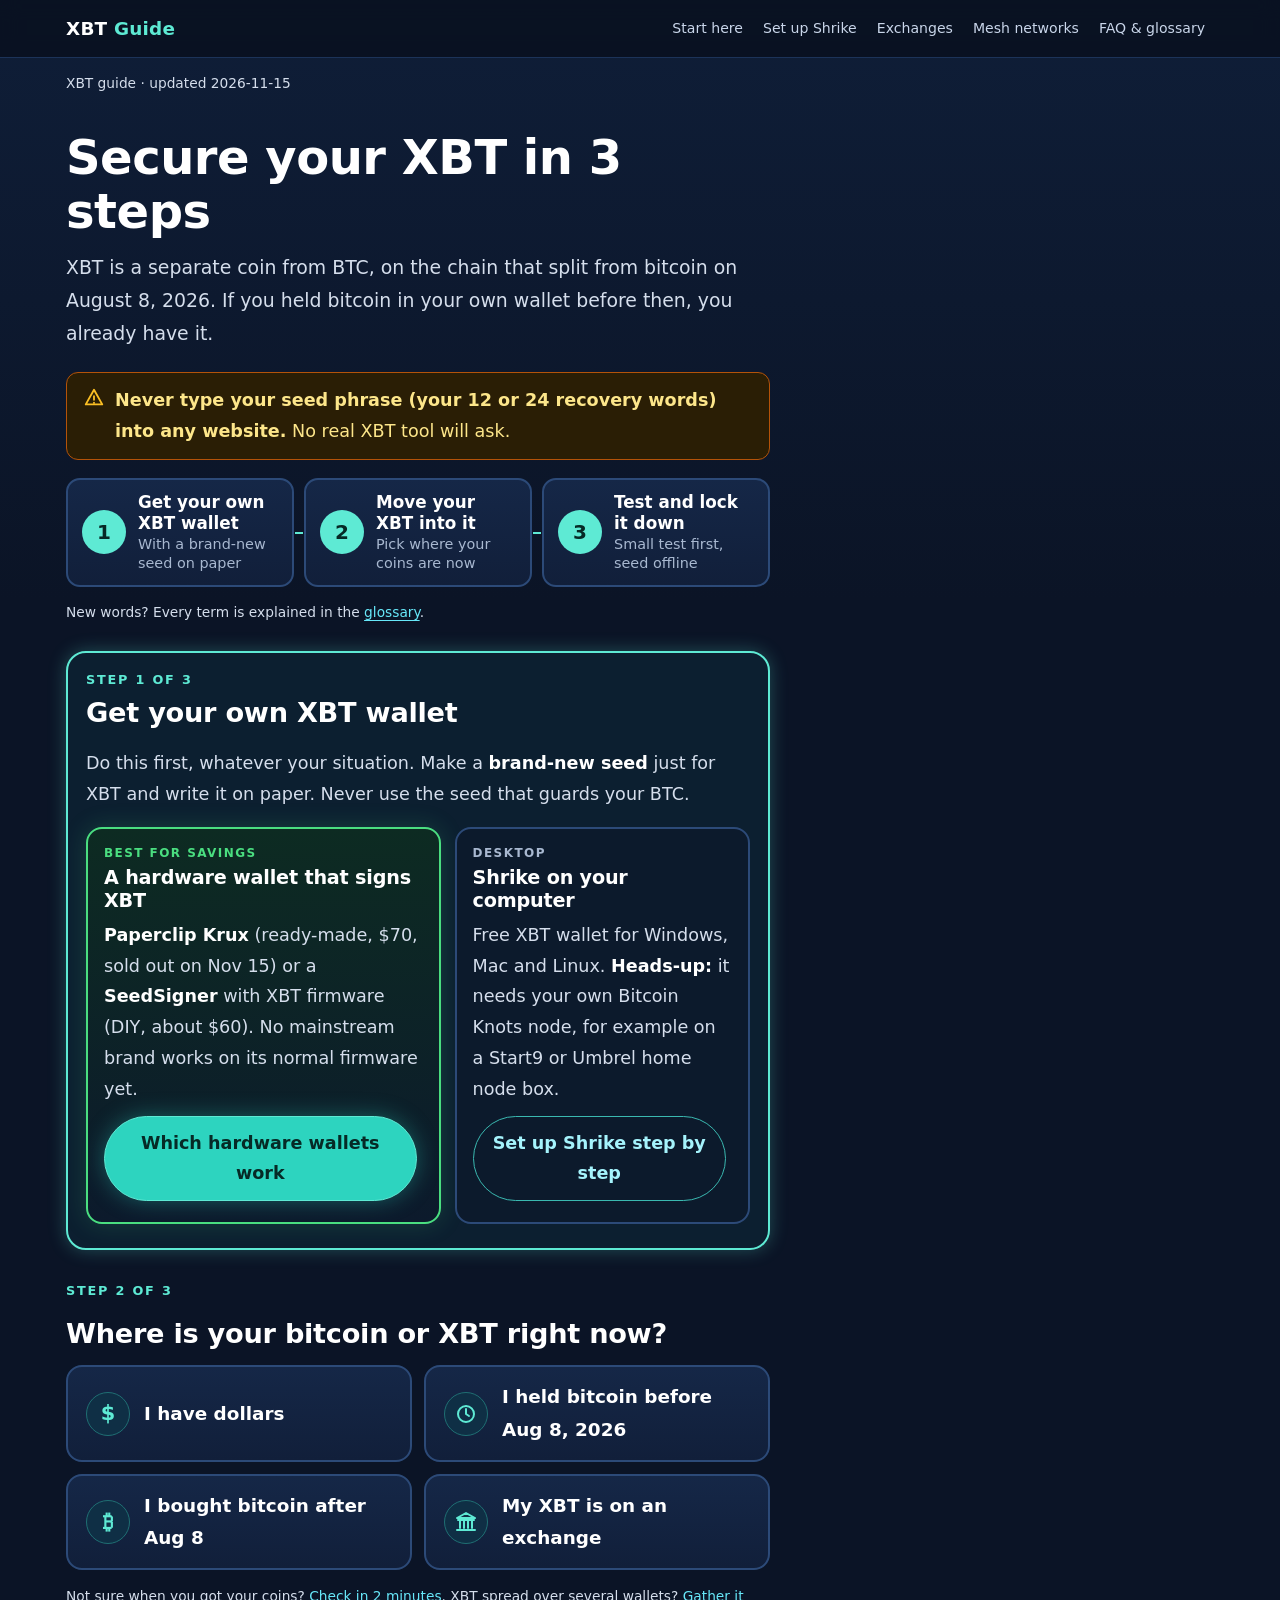
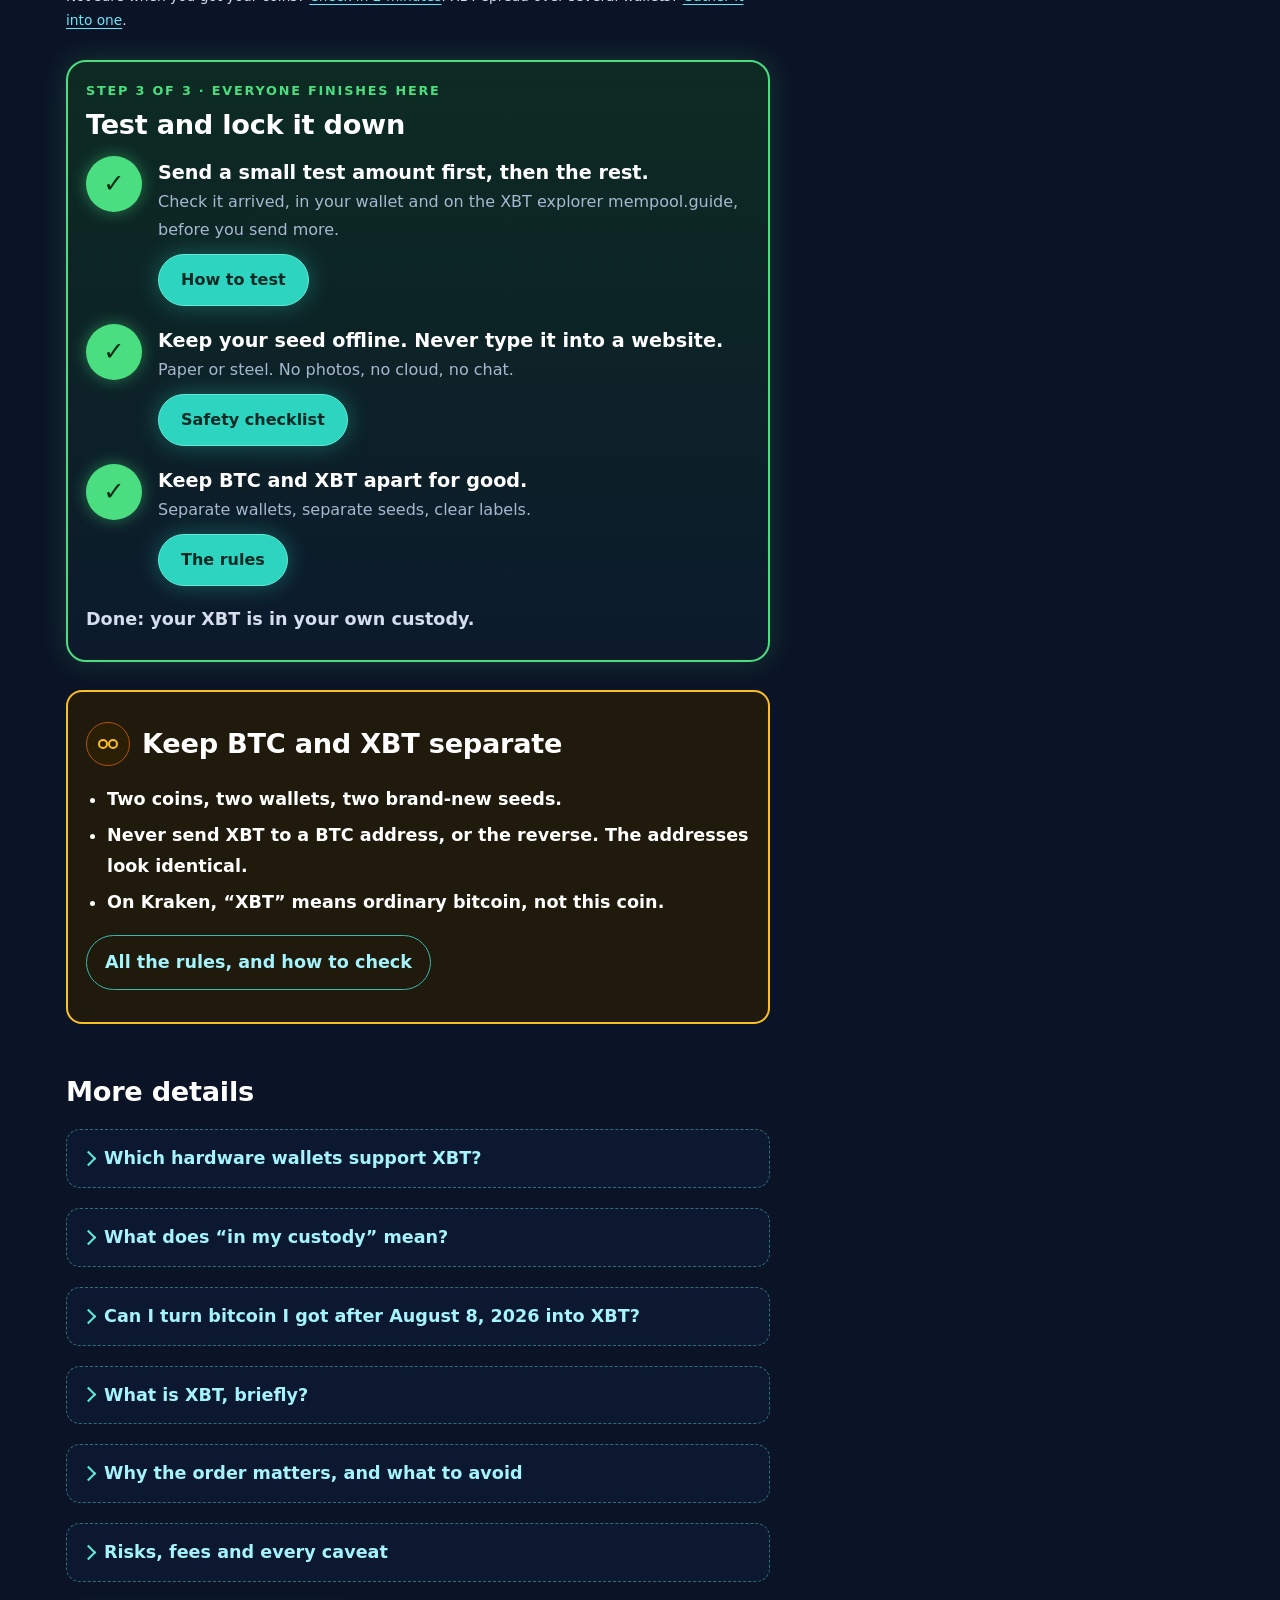
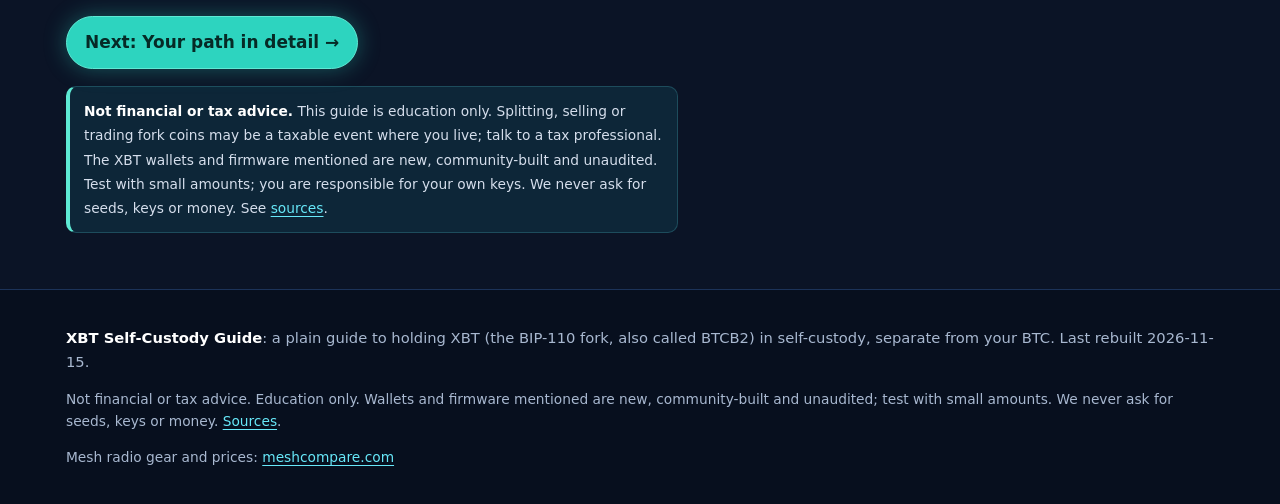
==== index.html @ cd7330c9 "Add guide pages (2/5)" ====
<!doctype html>
<html lang="en"><head>
<meta charset="utf-8"><meta name="viewport" content="width=device-width,initial-scale=1">
<title>Secure your XBT in 3 steps | XBT Self-Custody Guide</title><meta name="description" content="The simple way to get XBT (BTCB2, Bitcoin BLAKE2b) into a wallet you control and keep it safe: get your own XBT wallet, move your XBT into it from wherever it is now, then test and lock it down.">
<link rel="canonical" href="https://rasputin-69420.github.io/xbt-guide/">
<meta property="og:title" content="Secure your XBT in 3 steps | XBT Self-Custody Guide"><meta property="og:description" content="The simple way to get XBT (BTCB2, Bitcoin BLAKE2b) into a wallet you control and keep it safe: get your own XBT wallet, move your XBT into it from wherever it is now, then test and lock it down.">
<meta property="og:site_name" content="XBT Self-Custody Guide"><meta property="og:type" content="website"><meta property="og:url" content="https://rasputin-69420.github.io/xbt-guide/">
<meta name="twitter:card" content="summary"><meta name="theme-color" content="#0b1426"><meta name="color-scheme" content="dark">
<link rel="stylesheet" href="assets/style.css">
<link rel="icon" href="assets/favicon.svg" type="image/svg+xml">
</head><body>
<header class="top"><div class="wrap bar">
<a class="logo" href=""><span class="wordmark">XBT <b>Guide</b></span></a>
<nav><a href="">Start here</a><a href="wallets/">Set up Shrike</a><a href="exchanges/">Exchanges</a><a href="mesh/">Mesh networks</a><a href="faq/">FAQ &amp; glossary</a></nav></div></header>
<main class="wrap"><article class="guide xguide"><p class="small">XBT guide · updated 2026-11-15</p>
<div class="xstart">
<header class="xhero">
<h1>Secure your XBT in 3 steps</h1>
<p class="xhero-sub">XBT is a separate coin from BTC, on the chain that split from bitcoin on August 8, 2026. If you held bitcoin in your own wallet before then, you already have it.</p>
</header>

<p class="xbanner" role="note"><svg viewBox="0 0 24 24" aria-hidden="true"><path d="M12 3l9 16H3z"/><path d="M12 10v4M12 17v.5"/></svg><span><strong>Never type your seed phrase (your 12 or 24 recovery words) into any website.</strong> No real XBT tool will ask.</span></p>

<ol class="xflow xflow3" aria-label="The 3 steps">
<li><a href="#step1"><span class="xflow-n" aria-hidden="true">1</span><span class="xflow-t">Get your own XBT wallet</span><span class="xflow-s">With a brand-new seed on paper</span></a></li>
<li><a href="#choose"><span class="xflow-n" aria-hidden="true">2</span><span class="xflow-t">Move your XBT into it</span><span class="xflow-s">Pick where your coins are now</span></a></li>
<li><a href="#secure"><span class="xflow-n" aria-hidden="true">3</span><span class="xflow-t">Test and lock it down</span><span class="xflow-s">Small test first, seed offline</span></a></li>
</ol>
<p class="small">New words? Every term is explained in the <a href="faq/#glossary">glossary</a>.</p>

<section id="step1" class="xstepbox" aria-labelledby="s1">
<p class="xkicker">Step 1 of 3</p>
<h2 id="s1">Get your own XBT wallet</h2>
<p>Do this first, whatever your situation. Make a <strong>brand-new seed</strong> just for XBT and write it on paper. Never use the seed that guards your BTC.</p>
<div class="xpicks xpicks2">
<div class="xpick xpick-top"><p class="xpick-tag">Best for savings</p><h3>A hardware wallet that signs XBT</h3>
<p><strong>Paperclip Krux</strong> (ready-made, $70, sold out on Nov 15) or a <strong>SeedSigner</strong> with XBT firmware (DIY, about $60). No mainstream brand works on its normal firmware yet.</p>
<p><a class="btn" href="self-custody/">Which hardware wallets work</a></p></div>
<div class="xpick"><p class="xpick-tag">Desktop</p><h3>Shrike on your computer</h3>
<p>Free XBT wallet for Windows, Mac and Linux. <strong>Heads-up:</strong> it needs your own Bitcoin Knots node, for example on a Start9 or Umbrel home node box.</p>
<p><a class="btn alt" href="wallets/">Set up Shrike step by step</a></p></div>
</div>
</section>

<section id="choose" class="xchoose" aria-labelledby="q">
<p class="xkicker">Step 2 of 3</p>
<h2 id="q">Where is your bitcoin or XBT right now?</h2>
<div class="xchoices">
<a class="xchoice" href="#path-fiat"><span class="xico" aria-hidden="true">$</span><span>I have dollars</span></a>
<a class="xchoice" href="#path-a"><span class="xico" aria-hidden="true"><svg viewBox="0 0 24 24"><path d="M12 7v5l3 2"/><circle cx="12" cy="12" r="8"/></svg></span><span>I held bitcoin before Aug 8, 2026</span></a>
<a class="xchoice" href="#path-b"><span class="xico" aria-hidden="true">&#8383;</span><span>I bought bitcoin after Aug 8</span></a>
<a class="xchoice" href="#path-c"><span class="xico" aria-hidden="true"><svg viewBox="0 0 24 24"><path d="M4 10h16M6 10v8M10 10v8M14 10v8M18 10v8M3 20h18M12 3l9 5H3z"/></svg></span><span>My XBT is on an exchange</span></a>
</div>
<p class="small xnotsure">Not sure when you got your coins? <a href="split/#check-separated">Check in 2 minutes</a>. XBT spread over several wallets? <a href="#path-d">Gather it into one</a>.</p>
</section>

<section id="path-fiat" class="xpath" aria-labelledby="pf">
<h2 id="pf">I have dollars</h2>
<p class="xmust">No big app sells XBT for dollars. You buy bitcoin first, then trade it for XBT.</p>
<ol class="xlist">
<li><span>Buy bitcoin, or a dollar stablecoin (USDT or USDC), on a mainstream app such as Coinbase or Kraken. Both need a photo ID.</span><a class="btn" href="paths/#path-fiat">How to buy</a></li>
<li><span>Send it to an exchange that lists XBT. Send a small test first.</span><a class="btn" href="exchanges/">See the exchanges</a></li>
<li><span>Trade it for XBT with a limit order, in small pieces.</span><a class="btn" href="exchanges/#trade">How to trade</a></li>
<li><span>Withdraw the XBT to your own wallet from step 1.</span><a class="btn" href="consolidate/#withdraw">How to withdraw</a></li>
</ol>
<p class="xthen"><a href="#secure">Next: step 3 &darr;</a> · <a href="#choose">Change answer</a></p>
</section>

<section id="path-a" class="xpath" aria-labelledby="pa">
<h2 id="pa">I held bitcoin before Aug 8, 2026</h2>
<p class="xmust"><strong>You already have XBT,</strong> at the same addresses as your BTC. Protect your BTC first, then move the XBT.</p>
<ol class="xlist">
<li><span>Check your coins are from before the split.</span><a class="btn" href="split/#check-separated">Check my coins</a></li>
<li><span>Split: move all your BTC to a brand-new BTC wallet, in a way that can&rsquo;t be copied onto XBT.</span><a class="btn" href="split/#method-a">Open the split guide</a></li>
<li><span>Open the old wallet in an XBT wallet such as Shrike. Its seed now guards only XBT. Send the XBT to your new XBT wallet from step 1.</span><a class="btn" href="paths/#path-a">Full steps</a></li>
</ol>
<p class="xthen"><a href="#secure">Next: step 3 &darr;</a> · <a href="#choose">Change answer</a></p>
</section>

<section id="path-b" class="xpath" aria-labelledby="pb">
<h2 id="pb">I bought bitcoin after Aug 8</h2>
<p class="xmust">Those coins carry no XBT. You trade them for it.</p>
<ol class="xlist">
<li><span>Pick an exchange with a BTC-to-XBT market.</span><a class="btn" href="exchanges/">See the exchanges</a></li>
<li><span>Deposit a small test of BTC, then buy XBT with limit orders.</span><a class="btn" href="exchanges/#trade">How to trade</a></li>
<li><span>Withdraw the XBT to your own wallet from step 1.</span><a class="btn" href="consolidate/#withdraw">How to withdraw</a></li>
</ol>
<p class="xthen"><a href="#secure">Next: step 3 &darr;</a> · <a href="#choose">Change answer</a></p>
</section>

<section id="path-c" class="xpath" aria-labelledby="pc">
<h2 id="pc">My XBT is on an exchange</h2>
<ol class="xlist">
<li><span>Copy a receive address from your XBT wallet from step 1.</span><a class="btn" href="wallets/#receive">Find my address</a></li>
<li><span>Withdraw a small test. Pick the Bitcoin BLAKE2b / BIP110 network, never plain &ldquo;Bitcoin&rdquo;.</span><a class="btn" href="consolidate/#withdraw">How to withdraw</a></li>
<li><span>Once it arrives, withdraw the rest. Don&rsquo;t leave coins on a small exchange.</span></li>
</ol>
<p class="xthen"><a href="#secure">Next: step 3 &darr;</a> · <a href="#choose">Change answer</a></p>
</section>

<section id="path-d" class="xpath" aria-labelledby="pd">
<h2 id="pd">My XBT is in several wallets</h2>
<ol class="xlist">
<li><span>Finish splitting first, so no seed you use still guards bitcoin.</span><a class="btn" href="split/">Open the split guide</a></li>
<li><span>Send everything from each old wallet to your main XBT wallet, small test first.</span><a class="btn" href="consolidate/#how">How to consolidate</a></li>
</ol>
<p class="xthen"><a href="#secure">Next: step 3 &darr;</a> · <a href="#choose">Change answer</a></p>
</section>

<section id="secure" class="xsecure" aria-labelledby="s3">
<p class="xkicker">Step 3 of 3 &middot; everyone finishes here</p>
<h2 id="s3">Test and lock it down</h2>
<ol class="xcheck">
<li><span class="xnum" aria-hidden="true">&#10003;</span><div><p class="xstep-t">Send a small test amount first, then the rest.</p><p class="xstep-s">Check it arrived, in your wallet and on the XBT explorer mempool.guide, before you send more.</p><a class="btn" href="wallets/#test">How to test</a></div></li>
<li><span class="xnum" aria-hidden="true">&#10003;</span><div><p class="xstep-t">Keep your seed offline. Never type it into a website.</p><p class="xstep-s">Paper or steel. No photos, no cloud, no chat.</p><a class="btn" href="safety/">Safety checklist</a></div></li>
<li><span class="xnum" aria-hidden="true">&#10003;</span><div><p class="xstep-t">Keep BTC and XBT apart for good.</p><p class="xstep-s">Separate wallets, separate seeds, clear labels.</p><a class="btn" href="split/#separate">The rules</a></div></li>
</ol>
<p class="xthen">Done: your XBT is in your own custody.</p>
</section>

<section class="xseparate" aria-labelledby="sep">
<h2 id="sep"><span class="xico" aria-hidden="true"><svg viewBox="0 0 24 24"><circle cx="7" cy="12" r="4"/><circle cx="17" cy="12" r="4"/></svg></span>Keep BTC and XBT separate</h2>
<ul class="xrules-short">
<li>Two coins, two wallets, two brand-new seeds.</li>
<li>Never send XBT to a BTC address, or the reverse. The addresses look identical.</li>
<li>On Kraken, &ldquo;XBT&rdquo; means ordinary bitcoin, not this coin.</li>
</ul>
<p><a class="btn alt" href="split/#separate">All the rules, and how to check</a></p>
</section>

<h2 class="xmore-h">More details</h2>
<details class="toggle"><summary>Which hardware wallets support XBT?</summary>
<p>Paperclip Krux and SeedSigner (with community XBT firmware) today, plus spare Trezor and Coldcard devices re-flashed with unofficial firmware. Stock Ledger, Trezor, Coldcard, BitBox02, Jade, Keystone and Passport firmware can&rsquo;t make XBT&rsquo;s replay-protected signature yet. <a href="self-custody/#table">Full device table with sources &rarr;</a></p></details>
<details class="toggle"><summary>What does &ldquo;in my custody&rdquo; mean?</summary>
<p>Your XBT sits at an address whose seed only you hold, not on an exchange. Best: a <a href="self-custody/">hardware wallet that supports XBT</a>. Or <a href="wallets/">Shrike</a> on your computer, with a brand-new seed written on paper. Either way, send a small test first.</p></details>
<details class="toggle"><summary>Can I turn bitcoin I got after August 8, 2026 into XBT?</summary>
<p>Not by splitting. Coins you got after the split exist only on the BTC chain, so there is no XBT &ldquo;inside&rdquo; them. You can <strong>trade</strong> them for XBT on an exchange that has a BTC/XBT market, then withdraw the XBT to your own wallet. <a href="paths/#path-b">Full steps for coins bought after Aug 8</a>.</p></details>
<details class="toggle"><summary>What is XBT, briefly?</summary>
<p>XBT is the chain that kept enforcing the BIP-110 rules (limits on non-payment data) when nearly all SHA-256 miners stayed on the old rules at <strong>block 961,632 on August 8, 2026</strong>. On <strong>August 30, 2026</strong> (block 961,640) it switched its mining to <strong>BLAKE2b</strong>. The same coin is listed as <strong>XBT</strong>, <strong>BTCB2</strong>, <strong>Bitcoin BLAKE2b</strong> or, on SafeTrade, <strong>BIP110</strong>. On Kraken and other big platforms, &ldquo;XBT&rdquo; means ordinary bitcoin. Why it matters to us: <a href="why/">Why XBT</a>.</p>
<p class="small">Sources: <a href="https://xbt.live/faq/" rel="noopener" target="_blank">xbt.live FAQ</a>, <a href="https://xbt.live/history/" rel="noopener" target="_blank">xbt.live history</a> (updated 2026-10-05), <a href="https://bitcoinbip110.org/psa/" rel="noopener" target="_blank">BitcoinBIP110.org PSA-260902</a>.</p></details>
<details class="toggle"><summary>Why the order matters, and what to avoid</summary>
<p>The BTC and XBT chains share all history before the split, so the same keys guard coins on both. A careless move can expose your bitcoin to new, unaudited software, or let a transaction sent on one chain be copied (&ldquo;replayed&rdquo;) onto the other. Scammers also target fork-coin holders with fake wallets and &ldquo;claim&rdquo; sites. This site never asks for a seed or key and has nothing to type one into. See the <a href="safety/">safety checklist</a>.</p></details>
<details class="toggle"><summary>Risks, fees and every caveat</summary>
<p>XBT is young, thinly traded and high-risk, and small exchanges can pause withdrawals or fail. Exchange fees, ID rules and our NeoxEX warning are on the <a href="exchanges/">exchanges page</a>. Every path with full detail and sources: <a href="paths/">Your path in detail</a>.</p></details>
</div>
<p class="xpager"><a class="btn" href="paths/">Next: Your path in detail &rarr;</a></p><p class="callout small"><strong>Not financial or tax advice.</strong> This guide is education only. Splitting, selling or trading fork coins may be a taxable event where you live; talk to a tax professional. The XBT wallets and firmware mentioned are new, community-built and unaudited. Test with small amounts; you are responsible for your own keys. We never ask for seeds, keys or money. See <a href="sources/">sources</a>.</p></article></main>
<footer class="foot"><div class="wrap">
<p><strong>XBT Self-Custody Guide</strong>: a plain guide to holding XBT (the BIP-110 fork, also called BTCB2) in self-custody, separate from your BTC. Last rebuilt 2026-11-15.</p>
<p class="small">Not financial or tax advice. Education only. Wallets and firmware mentioned are new, community-built and unaudited; test with small amounts. We never ask for seeds, keys or money. <a href="sources/">Sources</a>.</p>
<p class="small">Mesh radio gear and prices: <a href="https://meshcompare.com/">meshcompare.com</a></p>
</div></footer>
</body></html>
---- assets/style.css ----
/* MeshCompare "signals in the wild" dark theme. System fonts, no external calls. */
:root{
--bg:#0b1426;--bg2:#0f1e38;--card:#111f3a;--card2:#152747;--line:#24406b;--line2:#2c4a78;
--ink:#e8eef8;--ink2:#d5deec;--muted:#a8b8d0;
--cyan:#5eead4;--cyan2:#67e8f9;--sky:#7dd3fc;--green:#4ade80;--amber:#fbbf24;--magenta:#f472b6;
--th:#13305a;--zebra:#0f1c35;--hover:#172b50;
--glow:0 0 18px rgba(94,234,212,.28)}
*{box-sizing:border-box}html{-webkit-text-size-adjust:100%;background:var(--bg)}
body{margin:0;font:16.5px/1.6 system-ui,-apple-system,"Segoe UI",Roboto,Ubuntu,"Helvetica Neue",Arial,sans-serif;color:var(--ink);
background:radial-gradient(1200px 600px at 80% -10%,#14305a55,transparent 60%),linear-gradient(180deg,var(--bg2),var(--bg) 600px) no-repeat,var(--bg)}
a{color:var(--cyan2);text-underline-offset:3px}a:hover{color:#a5f3fc}
:focus-visible{outline:3px solid var(--amber);outline-offset:2px;border-radius:6px}
h1,h2,h3{line-height:1.2;color:#fff;letter-spacing:-.01em}
h1{font-size:clamp(1.7rem,4.2vw,2.5rem);margin:.6em 0 .35em}
h2{font-size:clamp(1.3rem,3vw,1.7rem);margin:1.8em 0 .5em}
h3{font-size:1.08rem;margin:.2em 0}
.wrap{max-width:1180px;margin:0 auto;padding:0 16px}
.small{font-size:.86rem;color:var(--muted)}
.lead{font-size:1.12rem;color:var(--ink2);max-width:68ch;margin:.2em 0 .4em}
code{background:#0a1730;border:1px solid var(--line);border-radius:6px;padding:1px 6px}
.sr{position:absolute;left:-9999px}

/* header */
.top{position:sticky;top:0;z-index:20;background:rgba(9,17,33,.9);backdrop-filter:blur(10px);-webkit-backdrop-filter:blur(10px);border-bottom:1px solid #1c3359}
.bar{display:flex;align-items:center;gap:10px;flex-wrap:wrap;padding-top:10px;padding-bottom:10px}
.logo{display:flex;align-items:center;gap:8px;color:#fff;text-decoration:none;font-size:1.15rem;flex-shrink:0}
.logo svg{filter:drop-shadow(0 0 6px rgba(94,234,212,.55))}
.wordmark{font-weight:600;letter-spacing:.2px}.wordmark b{color:var(--cyan);font-weight:800}
nav{display:flex;align-items:center;gap:2px;flex-wrap:nowrap;margin-left:auto}
nav a{color:#c9d6ea;text-decoration:none;padding:6px 8px;border-radius:999px;font-size:.88rem;border:1px solid transparent;white-space:nowrap}
nav a:hover{color:#fff;background:#14284a}
nav a.active{color:#a5f3fc;background:#0f2f45;border-color:#1f6f73;box-shadow:var(--glow)}
/* Standout My Mesh CTA — warm amber-gold pill between logo and Home */
nav a.nav-cta{
  display:inline-flex;align-items:center;gap:5px;
  margin:0 4px 0 0;padding:7px 12px;
  font-size:.86rem;font-weight:800;letter-spacing:.01em;
  color:#1f1300!important;
  background:linear-gradient(135deg,#fde047 0%,#fbbf24 48%,#f59e0b 100%);
  border:1px solid #fde68a;
  box-shadow:0 0 0 1px rgba(253,230,138,.35),0 0 18px rgba(251,191,36,.55),0 2px 8px rgba(0,0,0,.35);
  animation:navCtaPulse 2.4s ease-in-out infinite;
  transition:transform .15s ease,box-shadow .15s ease,filter .15s ease;
}
nav a.nav-cta .nav-cta-ico{flex-shrink:0;display:block}
nav a.nav-cta:hover{
  color:#1f1300!important;background:linear-gradient(135deg,#fef08a 0%,#fde047 45%,#fbbf24 100%);
  transform:translateY(-1px);
  box-shadow:0 0 0 1px rgba(253,230,138,.55),0 0 26px rgba(251,191,36,.75),0 4px 12px rgba(0,0,0,.4);
  filter:brightness(1.05);
}
nav a.nav-cta.active{
  color:#1f1300!important;
  background:linear-gradient(135deg,#fef08a 0%,#fbbf24 55%,#f59e0b 100%);
  border-color:#fff7c2;
  box-shadow:0 0 0 2px #0b1426,0 0 0 4px #fde68a,0 0 22px rgba(251,191,36,.7);
  animation:none;
}
@keyframes navCtaPulse{
  0%,100%{box-shadow:0 0 0 1px rgba(253,230,138,.35),0 0 16px rgba(251,191,36,.45),0 2px 8px rgba(0,0,0,.35)}
  50%{box-shadow:0 0 0 1px rgba(253,230,138,.55),0 0 26px rgba(251,191,36,.8),0 2px 10px rgba(0,0,0,.35)}
}
@media (prefers-reduced-motion:reduce){
  nav a.nav-cta{animation:none}
  nav a.nav-cta:hover{transform:none}
}
@media (max-width:760px){
  .bar{gap:8px}
  nav{margin-left:0;overflow-x:auto;flex-wrap:nowrap;width:100%;padding-bottom:6px;scrollbar-width:none}
  nav::-webkit-scrollbar{display:none}
  nav a{white-space:nowrap;padding:6px 9px;font-size:.9rem}
  nav a.nav-cta{padding:7px 12px;margin-right:2px}
}

/* hero */
.hero{position:relative;overflow:hidden;margin:18px 0 8px;border-radius:22px;border:1px solid #1d3762;
background:radial-gradient(600px 300px at 25% 30%,#12345a,transparent 70%),linear-gradient(180deg,#0f2244,#0b1426 80%);
padding:56px 26px 130px;min-height:450px}
.meshbg{position:absolute;inset:0;width:100%;height:100%}
.meshbg .links path{fill:none;stroke:#5eead4;stroke-width:1.2;opacity:.28;animation:linkpulse 5s ease-in-out infinite}
.meshbg .links path:nth-child(2){animation-delay:1.6s}.meshbg .links path:nth-child(3){animation-delay:3.2s}
.meshbg .nodes circle{fill:#a5f3fc;filter:drop-shadow(0 0 5px #5eead4);animation:twinkle 4s ease-in-out infinite}
.meshbg .nodes circle:nth-child(3n){fill:#86efac;animation-delay:1.3s}.meshbg .nodes circle:nth-child(4n){fill:#fcd34d;animation-delay:2.4s}
.meshbg .halos circle{animation:twinkle 6s ease-in-out infinite;opacity:.35}
.meshbg .stars circle{fill:#cbd5e1;opacity:.55}
.meshbg .ridge2{fill:#0d1b33}
.meshbg .ridge{fill:#070f1e;stroke:#4ade80;stroke-opacity:.45;stroke-width:1.4}
.rings{position:absolute;left:22%;top:42%;width:0;height:0;pointer-events:none}
.rings span{position:absolute;left:-110px;top:-110px;width:220px;height:220px;border-radius:50%;border:1.5px solid rgba(94,234,212,.55);opacity:0;animation:ripple 7.5s ease-out infinite}
.rings span:nth-child(2){animation-delay:2.5s;border-color:rgba(74,222,128,.5)}.rings span:nth-child(3){animation-delay:5s}
@keyframes ripple{0%{transform:scale(.25);opacity:.75}100%{transform:scale(3.2);opacity:0}}
@keyframes linkpulse{0%,100%{opacity:.16}50%{opacity:.5}}
@keyframes twinkle{0%,100%{opacity:.7}50%{opacity:1}}
.hero-in{position:relative;z-index:2;max-width:700px}
.eyebrow{display:inline-block;margin:0 0 6px;font-size:.8rem;font-weight:700;letter-spacing:.14em;text-transform:uppercase;color:var(--green);text-shadow:0 0 10px rgba(74,222,128,.5)}
.hero h1{font-size:clamp(2rem,5.4vw,3.3rem);margin:.1em 0 .3em;text-shadow:0 0 28px rgba(94,234,212,.35)}
.hero .lead{color:#dbe6f5}
.herostats{list-style:none;display:flex;flex-wrap:wrap;gap:8px;padding:0;margin:18px 0 0}
.herostats li{background:rgba(11,22,44,.75);border:1px solid #23426e;border-radius:999px;padding:5px 12px;font-size:.88rem;color:#cbd8ea}
.herostats b{color:var(--cyan);font-size:1rem}
@media (max-width:640px){.hero{padding:34px 18px 120px;min-height:0}.rings{left:70%;top:24%}}

/* buttons */
.cta{display:flex;gap:10px;flex-wrap:wrap;margin-top:16px}
.btn{display:inline-block;padding:11px 18px;border-radius:999px;font-weight:700;text-decoration:none;background:#2dd4bf;color:#062a26;box-shadow:0 0 22px rgba(45,212,191,.35);border:1px solid #5eead4}
.btn:hover{background:#5eead4;color:#062a26}
.btn.alt{background:transparent;color:#a5f3fc;border-color:#3ab8b0;box-shadow:none}.btn.alt:hover{background:#0f2f45;color:#fff}

/* read more / toggles */
details>summary{cursor:pointer}
.readmore{margin:.2em 0 .8em;max-width:68ch}
.readmore>summary{display:inline-block;color:var(--cyan2);font-weight:600;font-size:.92rem;list-style:none}
.readmore>summary::-webkit-details-marker{display:none}
.readmore>summary::after{content:" ▾";}.readmore[open]>summary::after{content:" ▴"}
.readmore>div{color:var(--ink2)}
.toggle{margin:20px 0;border:1px dashed #2f6f7a;border-radius:14px;background:#0c1830}
.toggle>summary{padding:13px 16px;font-weight:700;color:#a5f3fc;list-style:none;display:flex;align-items:center;gap:10px}
.toggle>summary::-webkit-details-marker{display:none}
.toggle>summary::before{content:"";width:9px;height:9px;border-right:2px solid var(--cyan);border-bottom:2px solid var(--cyan);transform:rotate(-45deg);transition:transform .2s}
.toggle[open]>summary::before{transform:rotate(45deg)}
.toggle>summary:hover{color:#fff}
.tinner{padding:0 12px 12px}

/* tiles (home categories, plan tiles) */
.tiles{display:grid;grid-template-columns:repeat(auto-fill,minmax(200px,1fr));gap:14px}
.tile{--acc:var(--cyan);display:flex;flex-direction:column;gap:4px;padding:14px 16px 16px;border-radius:16px;text-decoration:none;color:var(--ink);
background:linear-gradient(180deg,var(--card2),var(--card));border:1px solid var(--line);transition:border-color .2s,box-shadow .2s,transform .2s}
a.tile:hover{border-color:var(--acc);box-shadow:0 0 22px color-mix(in srgb,var(--acc) 35%,transparent);transform:translateY(-2px);color:var(--ink)}
.tile .art{height:86px;margin:-4px -6px 4px}
.tile .art .illo{height:86px}
.tile p{margin:2px 0 6px;color:var(--muted);font-size:.92rem}
.tile .kstat{font-size:1.25rem;font-weight:800;color:var(--acc);text-shadow:0 0 12px color-mix(in srgb,var(--acc) 45%,transparent)}
.tile .go{margin-top:auto;color:var(--cyan2);font-weight:600;font-size:.92rem}
.c-mesh{--acc:var(--green)}.c-app{--acc:var(--magenta)}.c-sat{--acc:var(--amber)}.c-phone{--acc:var(--cyan)}.c-si{--acc:var(--sky)}
.tile.plan .price{font-size:2rem;font-weight:800;color:#fff}.tile.plan .price small{font-size:1rem;color:var(--muted);font-weight:600}
.tile.plan p{margin:6px 0 0}
.sechead{display:flex;align-items:baseline;justify-content:space-between;gap:12px;flex-wrap:wrap}.sechead h2{margin-bottom:.2em}

/* illustrations */
.illo{display:block;width:100%;height:118px;overflow:visible}
.illo *{fill:none;stroke-width:2;stroke-linecap:round;stroke-linejoin:round}
.illo .s{stroke:#5eead4}.illo .g{stroke:#4ade80}.illo .a{stroke:#fbbf24}.illo .m{stroke:#f472b6}
.illo .f{fill:rgba(94,234,212,.07)}.illo .d{fill:#a5f3fc;stroke:none}
.illo .thin{stroke-width:1.2}.illo .thick{stroke-width:3}
.illo .dash{stroke-dasharray:3 5;animation:beam 2.4s linear infinite}
.illo .arc{animation:arc 2.6s ease-in-out infinite}.illo .arc2{animation-delay:.5s}
.illo{filter:drop-shadow(0 0 4px rgba(94,234,212,.45))}
@keyframes beam{to{stroke-dashoffset:-16}}
@keyframes arc{0%,100%{opacity:.25}50%{opacity:1}}

/* device cards */
.cgrid{display:grid;grid-template-columns:repeat(auto-fill,minmax(258px,1fr));gap:16px;align-items:start;margin:14px 0}
.dcard{border-radius:18px;border:1px solid var(--line);background:linear-gradient(180deg,var(--card2),var(--card) 60%);overflow:hidden;transition:border-color .2s,box-shadow .2s}
.dcard:hover,.dcard[open]{border-color:#2f8f8a;box-shadow:0 0 24px rgba(94,234,212,.18)}
.dcard>summary{list-style:none;display:block}
.dcard>summary::-webkit-details-marker{display:none}
.dcard .art{background:radial-gradient(160px 90px at 50% 60%,rgba(94,234,212,.13),transparent 70%),#0b1730;border-bottom:1px solid #1b3359;padding:8px 8px 4px}
.ctext{padding:12px 16px 14px}
.ctext h3{font-size:1.1rem}
.sub{margin:2px 0 8px;color:var(--muted);font-size:.88rem}
.pricebox{display:flex;align-items:baseline;gap:8px;flex-wrap:wrap}
.price{font-size:1.95rem;font-weight:800;color:#fff;letter-spacing:-.02em;line-height:1.1}
.pricebox .small{flex-basis:100%;margin-top:-2px}
.badges{display:flex;gap:6px;flex-wrap:wrap;margin:6px 0 2px}
.stats{list-style:none;padding:0;margin:12px 0 6px;display:grid;grid-template-columns:repeat(3,minmax(0,1fr));gap:6px}
.stats li{background:#0c1932;border:1px solid #1d3760;border-radius:12px;padding:7px 3px 6px;text-align:center;min-width:0}
.stats svg{width:20px;height:20px;fill:none;stroke:var(--cyan);stroke-width:1.8;stroke-linecap:round;stroke-linejoin:round;display:block;margin:0 auto 2px;filter:drop-shadow(0 0 3px rgba(94,234,212,.5))}
.stats .sl{display:block;font-size:.7rem;text-transform:uppercase;letter-spacing:.06em;color:var(--muted)}
.stats b{display:block;font-size:.82rem;color:#fff;overflow-wrap:break-word;hyphens:auto;line-height:1.25}
.stats .unv{font-size:.68rem;padding:0 5px}
.more-hint{display:inline-flex;align-items:center;gap:6px;margin-top:6px;color:var(--cyan2);font-weight:600;font-size:.88rem}
.more-hint::after{content:"";width:7px;height:7px;border-right:2px solid currentColor;border-bottom:2px solid currentColor;transform:translateY(-2px) rotate(45deg);transition:transform .2s}
.dcard[open] .more-hint::after{transform:translateY(2px) rotate(-135deg)}
.dcard[open] .more-hint{font-size:0}.dcard[open] .more-hint::before{content:"Hide specs";font-size:.88rem}
.cmore{padding:0 16px 16px;border-top:1px dashed #23406a;margin:0 0 0}
.cmore .note{color:var(--ink2);font-size:.92rem}
.specs{display:grid;grid-template-columns:7.2rem 1fr;gap:6px 10px;margin:12px 0;font-size:.9rem}
.specs dt{color:var(--muted)}.specs dd{margin:0;color:var(--ink);overflow-wrap:anywhere}
.buyline{font-size:.92rem}
.dcard.static .sumlike{display:block}
.chips{display:flex;flex-wrap:wrap;gap:8px;align-items:center;margin:14px 0 4px;position:sticky;top:52px;z-index:5;padding:8px 0;background:rgba(11,20,38,.95);border-bottom:1px solid #1c3359}
.chip{font:inherit;font-size:.9rem;font-weight:600;padding:7px 14px;border-radius:999px;border:1px solid var(--line2);background:#0f1e38;color:#d6e2f3;cursor:pointer;transition:all .15s}
.chip:hover{border-color:var(--cyan);color:#fff}
.chip[aria-pressed="true"]{background:#5eead4;color:#062a26;border-color:#5eead4;box-shadow:0 0 16px rgba(94,234,212,.55)}
.chip[aria-pressed="true"]::before{content:"✓ "}
#cq{flex:1;min-width:150px;max-width:240px}
.empty{padding:16px;border:1px dashed var(--line2);border-radius:12px;color:var(--ink2)}
@media (max-width:760px){.chips{position:static;flex-wrap:nowrap;overflow-x:auto;padding-bottom:6px;scrollbar-width:thin}.chip{white-space:nowrap}#cq{min-width:140px}}

/* generic cards (guides) */
.cards{display:grid;grid-template-columns:repeat(auto-fill,minmax(260px,1fr));gap:14px}
.card{display:block;padding:16px 18px;border-radius:16px;background:linear-gradient(180deg,var(--card2),var(--card));border:1px solid var(--line);color:var(--ink);text-decoration:none;transition:border-color .2s,box-shadow .2s}
.card:hover{border-color:var(--cyan);box-shadow:var(--glow);color:var(--ink)}
.card h3{color:#a5f3fc}.card p{color:var(--muted);margin:.4em 0 0;font-size:.93rem}

/* tables */
.tablewrap{overflow-x:auto;border:1px solid var(--line);border-radius:14px;margin:12px 0;background:var(--card)}
table.data{border-collapse:collapse;width:100%;font-size:.92rem}
table.data th{background:var(--th);color:#fff;text-align:left;padding:10px 12px;font-weight:700;white-space:nowrap;position:sticky;top:0}
table.data th[data-sort]{cursor:pointer}table.data th[data-sort]:hover{background:#1a3d70}
table.data th.asc:after{content:" ↑";color:var(--amber)}table.data th.desc:after{content:" ↓";color:var(--amber)}
table.data td{padding:10px 12px;border-top:1px solid #1f3660;vertical-align:top;color:var(--ink)}
table.data tbody tr:nth-child(even) td{background:var(--zebra)}
table.data tbody tr:hover td{background:var(--hover)}
table.data td:first-child{min-width:190px}
table.data td:first-child .small{line-height:1.4;margin-top:3px}
table.data td:first-child .note{display:block;max-width:34ch}
td.buy a{white-space:nowrap}
table.si-kits td{min-width:120px}table.si-kits td:nth-child(2){min-width:210px}
table.ma-table td{min-width:230px;vertical-align:top}table.ma-table td:first-child{min-width:150px}
table.ma-table td .small{margin-top:4px;line-height:1.4}
@media (max-width:640px){table.data td:first-child{min-width:150px}table.si-kits td{min-width:110px}table.si-kits td:nth-child(2){min-width:170px}table.ma-table td{min-width:200px}table.ma-table td:first-child{min-width:120px}}

/* badges and tags */
.badge{display:inline-flex;align-items:center;gap:5px;font-size:.76rem;font-weight:700;padding:2px 9px;border-radius:999px;border:1px solid var(--line2);background:#16294d;color:#e8eef8}
.badge.cheapest{background:#15803d;color:#fff;border-color:#4ade80;box-shadow:0 0 0 1px rgba(74,222,128,.25),0 0 14px rgba(74,222,128,.55);padding:3px 10px 3px 4px}
.badge.cheapest .cur{display:inline-grid;place-items:center;width:17px;height:17px;border-radius:50%;background:#fff;color:#14532d;font-size:.72rem;font-weight:900}
.badge.pick{background:#9a3412;color:#fff}.badge.good{background:#14532d;color:#dcfce7}
.unv{display:inline-block;font-size:.74rem;font-weight:700;color:#fcd34d;background:#3b2f0c;border:1px solid #78590f;border-radius:999px;padding:0 7px;line-height:1.5}
.tag{display:inline-block;font-size:.74rem;font-weight:600;color:#cfe0f7;background:#1a2f55;border-radius:999px;padding:0 8px;margin-left:4px}
.tag-reported{display:inline-block;font-size:.74rem;font-weight:700;color:#fbcfe8;background:#3a1840;border:1px solid #6b2a66;border-radius:999px;padding:0 7px}
.oos{font-size:.72rem;font-weight:700;color:#fecaca;background:#4c1717;border-radius:999px;padding:1px 7px}

/* filters */
.filters{display:flex;flex-wrap:wrap;gap:10px;align-items:center;margin:12px 0}
input[type=search],select,.newsform input{font:inherit;font-size:.95rem;color:var(--ink);background:#0a1730;border:1px solid var(--line2);border-radius:10px;padding:8px 11px}
input[type=search]::placeholder{color:#8fa3c0}
.filters label{display:inline-flex;align-items:center;gap:6px;color:var(--ink2);font-size:.93rem}
input[type=checkbox]{accent-color:#2dd4bf;width:16px;height:16px}

/* callouts */
.callout{background:#0d2638;border:1px solid #1d4c5c;border-left:4px solid var(--cyan);border-radius:10px;padding:12px 14px;color:var(--ink2)}
.notice{border-top:1px solid var(--line);padding-top:10px;margin-top:22px}
.rules{padding-left:1.2em}.rules li{margin:.3em 0}

/* long-form guides */
.guide{font-size:1.06rem;line-height:1.75}
.guide>:not(.tablewrap):not(.cards):not(.cgrid){max-width:70ch}
.guide h1{font-size:clamp(1.7rem,4vw,2.4rem)}
.guide h2{margin-top:2em;padding-top:.3em}
.guide p,.guide li{color:var(--ink2)}
.guide li{margin:.3em 0}
.guide strong{color:#fff}
.guide blockquote{border-left:3px solid var(--green);margin:1em 0;padding:.2em 1em;color:var(--ink2)}
main>p,main>ul{max-width:75ch}

/* groups */
.regions{columns:3 260px;column-gap:24px}
.region{break-inside:avoid;margin-bottom:14px;padding:10px 14px;border:1px solid var(--line);border-radius:12px;background:var(--card)}
.region h3{color:#a5f3fc;margin:.1em 0 .3em}.region ul{margin:0;padding-left:1.1em}.region li{margin:.25em 0}

/* newsletter */
.news{margin:34px 0;padding:20px;border-radius:16px;border:1px solid #1f5c5a;background:linear-gradient(135deg,#0e2a3d,#111f3a)}
.newsform{display:flex;gap:8px;flex-wrap:wrap}.newsform input{flex:1;min-width:220px;border-radius:999px}
.newsform button,.newsbtn{display:inline-block;padding:11px 20px;border:0;border-radius:999px;background:var(--amber);color:#2a1606;font-weight:700;cursor:pointer;text-decoration:none}
.newsbtn:hover,.newsbtn:focus-visible{filter:brightness(1.08);text-decoration:none}
.newsnote{margin:10px 0 0;color:var(--muted)}
.newsembed{width:100%;max-width:560px;height:72px;border:0;border-radius:12px;background:transparent}
@media (max-width:520px){.newsbtn{display:block;text-align:center}}

/* footer */
.foot{margin-top:56px;background:#070f1e;border-top:1px solid #1c3359;padding:22px 0;color:var(--muted);font-size:.92rem}
.foot strong{color:#fff}

section{margin-bottom:8px}

@media (prefers-reduced-motion:reduce){*,*::before,*::after{animation:none!important;transition:none!important}.rings span{opacity:.25}.rings span:nth-child(2){transform:scale(1.8);opacity:.15}.rings span:nth-child(3){transform:scale(2.6);opacity:.08}}
.hero::before{content:"";position:absolute;inset:0;z-index:1;pointer-events:none;background:linear-gradient(90deg,rgba(11,22,44,.92) 0%,rgba(11,22,44,.7) 38%,rgba(11,22,44,0) 66%)}
.stats .unv{white-space:nowrap;font-size:.62rem;padding:0 4px}
@media (max-width:640px){.hero::before{background:linear-gradient(180deg,rgba(11,22,44,.55),rgba(11,22,44,.85) 60%,rgba(11,22,44,.2))}}
@media (max-width:640px){.cgrid .illo{height:96px}}

/* contact form */
.contact{margin:30px 0;padding:22px;border-radius:20px;border:1px solid #2a5f8a;max-width:760px;
background:radial-gradient(420px 200px at 100% 0,rgba(244,114,182,.16),transparent 70%),radial-gradient(420px 220px at 0 100%,rgba(74,222,128,.13),transparent 70%),linear-gradient(135deg,#0e2a3d,#141f45)}
.contact h2{margin:0 0 .2em}.cblurb{margin:0 0 14px;color:var(--ink2)}
.cform{display:grid;gap:14px}
.cform label{display:grid;gap:5px;font-weight:600;font-size:.92rem;color:#d6e2f3}
.cform .opt{font-weight:400;color:var(--muted)}
.cform input:not([type=radio]),.cform textarea{font:inherit;font-size:.98rem;color:var(--ink);background:#0a1730;border:1px solid var(--line2);border-radius:12px;padding:10px 12px;width:100%}
.cform input::placeholder{color:#8fa3c0}
.cform input:focus,.cform textarea:focus{border-color:var(--cyan);box-shadow:0 0 0 3px rgba(94,234,212,.2);outline:none}
.cform textarea{resize:vertical;min-height:120px}
.crow{display:grid;grid-template-columns:1fr 1fr;gap:12px}
@media (max-width:600px){.crow{grid-template-columns:1fr}}
.topics{border:0;padding:0;margin:0;display:flex;flex-wrap:wrap;gap:8px}
.topics legend{font-weight:600;font-size:.92rem;color:#d6e2f3;margin-bottom:6px;padding:0}
.topic{display:inline-block!important;cursor:pointer}
.topic input{position:absolute;opacity:0;width:1px;height:1px}
.topic span{display:inline-flex;align-items:center;gap:6px;padding:8px 14px;border-radius:999px;border:1px solid var(--line2);background:#0f1e38;color:#d6e2f3;font-weight:600;transition:all .15s}
.topic span i{font-style:normal}
.topic:hover span{border-color:var(--cyan);color:#fff}
.topic input:checked+span{background:#5eead4;color:#062a26;border-color:#5eead4;box-shadow:0 0 16px rgba(94,234,212,.55)}
.topic input:focus-visible+span{outline:3px solid var(--amber);outline-offset:2px}
.hp{position:absolute;left:-9999px;width:1px;height:1px;overflow:hidden}
.cbtn{justify-self:start;font:inherit;font-weight:800;padding:12px 24px;border:0;border-radius:999px;cursor:pointer;color:#2a0a1e;background:linear-gradient(90deg,#f472b6,#fbbf24);box-shadow:0 0 22px rgba(244,114,182,.4);transition:filter .15s,transform .15s}
.cbtn:hover{filter:brightness(1.08);transform:translateY(-1px)}.cbtn[disabled]{opacity:.6;cursor:wait;transform:none}
.cmsg{margin:0;padding:10px 14px;border-radius:12px;font-weight:600}
.cmsg.err{background:#3a1220;border:1px solid #9f1239;color:#fecdd3}
.cdone{text-align:center;padding:26px 10px}
.cdone .big{font-size:2.6rem;line-height:1;filter:drop-shadow(0 0 12px rgba(74,222,128,.6))}
.cdone h3{font-size:1.4rem;margin:.4em 0 .2em;color:#86efac}.cdone p{color:var(--ink2);margin:0}

/* ---- My Mesh questionnaire & recommendations ---- */
.mm-hero{margin:14px 0 12px}
.mm-hero h1{margin:0 0 .25em;font-size:clamp(1.7rem,4vw,2.3rem)}
.mm-hero .lead{margin:0;max-width:62ch;color:var(--ink2);font-size:1.02rem}
.mm-panel{margin:0 0 18px;padding:16px 16px 14px;border-radius:18px;border:1px solid var(--line);
background:linear-gradient(180deg,var(--card2),var(--card))}
.mm-presets{display:flex;flex-wrap:wrap;align-items:center;gap:8px 10px}
.mm-presets-label{font-size:.86rem;font-weight:700;color:var(--muted);letter-spacing:.02em}
.mm-pills{display:flex;flex-wrap:wrap;gap:6px;flex:1}
.mm-pill{font:inherit;font-weight:700;font-size:.82rem;padding:6px 12px;border-radius:999px;cursor:pointer;
color:#d6e2f3;background:#0f1e38;border:1px solid var(--line2);transition:border-color .15s,background .15s,box-shadow .15s}
.mm-pill:hover{border-color:var(--cyan);color:#fff}
.mm-pill[aria-pressed="true"]{background:#5eead4;color:#062a26;border-color:#5eead4;box-shadow:0 0 14px rgba(94,234,212,.4)}
.mm-quiet{font:inherit;font-weight:600;font-size:.82rem;padding:6px 12px;border-radius:999px;cursor:pointer;
color:#a5f3fc;background:transparent;border:1px solid var(--line2)}
.mm-quiet:hover{border-color:var(--cyan);color:#fff}
.mm-divider{border:0;border-top:1px solid var(--line);margin:12px 0}
.mm-form{display:grid;grid-template-columns:repeat(4,1fr);gap:12px 14px;margin:0}
.mm-form label{display:grid;gap:5px;font-weight:600;font-size:.88rem;color:#d6e2f3}
.mm-form select{font:inherit;font-size:.92rem;color:var(--ink);background:#0a1730;border:1px solid var(--line2);
border-radius:10px;padding:8px 10px;width:100%}
.mm-form select:focus{border-color:var(--cyan);box-shadow:0 0 0 3px rgba(94,234,212,.2);outline:none}
.mm-results{display:flex;flex-direction:column;gap:14px;margin:0 0 8px}
.mm-primary-card,.mm-pick.mm-primary-card{padding:18px 18px 16px;border-radius:18px;border:1px solid #3ab8b0;
background:linear-gradient(180deg,#10263f,var(--card));
box-shadow:0 0 0 1px rgba(94,234,212,.18),0 0 28px rgba(94,234,212,.1);
transition:border-color .15s ease,box-shadow .15s ease}
.mm-pick{cursor:default}
.mm-pick>summary{list-style:none;cursor:pointer;outline:none}
.mm-pick>summary::-webkit-details-marker{display:none}
.mm-pick:hover{border-color:#5eead4;box-shadow:0 0 0 1px rgba(94,234,212,.28),0 0 32px rgba(94,234,212,.16)}
.mm-alt.mm-pick:hover{border-color:#7dd3fc;box-shadow:0 0 0 1px rgba(125,211,252,.22),0 8px 24px rgba(0,0,0,.25)}
.mm-pick[open]{border-color:#5eead4}
.mm-card-top{display:flex;align-items:center;justify-content:space-between;gap:10px;flex-wrap:wrap;margin-bottom:6px}
.mm-card-actions{display:flex;align-items:center;gap:8px}
.mm-copied{color:var(--green);font-weight:600;font-size:.82rem}
.mm-tag{display:inline-block;font-size:.72rem;font-weight:800;letter-spacing:.06em;text-transform:uppercase;
padding:3px 9px;border-radius:999px;background:#16294d;border:1px solid var(--line2);color:#a5f3fc;
align-self:flex-start;width:fit-content;max-width:100%;box-sizing:border-box}
.mm-tag.primary{background:#134e4a;border-color:#2dd4bf;color:#99f6e4}
.mm-tag.cheap{background:#14532d;border-color:#4ade80;color:#bbf7d0}
.mm-tag.capable{background:#4c1d95;border-color:#c4b5fd;color:#e9d5ff}
.mm-primary-card h2{margin:.15em 0 .35em;font-size:clamp(1.15rem,2.4vw,1.45rem);color:#fff;line-height:1.25}
.mm-why-line{margin:0 0 10px;color:var(--ink2);font-size:.98rem;max-width:70ch}
.mm-callout-strip{margin:0 0 12px;padding:10px 12px;border-radius:12px;border:1px solid #5b3a1e;border-left:4px solid var(--amber);
background:#1a1408;color:#fde68a;font-size:.9rem}
.mm-callout-strip p{margin:0 0 .35em}.mm-callout-strip p:last-child{margin:0}
.mm-callout-strip a{color:#fde68a;font-weight:700}
.mm-stats{display:grid;grid-template-columns:repeat(3,1fr);gap:10px;margin:0 0 14px}
.mm-stats>div{padding:10px 12px;border-radius:12px;background:#0a1730;border:1px solid var(--line)}
.mm-stat-label{display:block;font-size:.75rem;font-weight:700;letter-spacing:.04em;text-transform:uppercase;color:var(--muted);margin-bottom:2px}
.mm-stats strong{font-size:1.2rem;color:var(--cyan)}
.mm-items{display:flex;flex-direction:column;gap:8px}
.mm-item{display:flex;flex-wrap:wrap;justify-content:space-between;gap:6px 16px;padding:10px 12px;border-radius:12px;
background:#0c1b33;border:1px solid var(--line)}
.mm-item-main{display:flex;flex-direction:column;gap:2px;min-width:180px}
.mm-item-main strong{color:#fff;font-size:.98rem}
.mm-item-meta{font-size:.84rem;color:var(--muted)}
.mm-item-side{display:flex;flex-wrap:wrap;align-items:center;gap:8px 12px;font-size:.86rem;color:var(--ink2)}
.mm-stock.ok{color:var(--green)}.mm-stock.oos{color:var(--amber)}
.mm-acc{color:var(--muted)}
.mm-ilinks{font-size:.86rem}
.mm-ilinks a{color:var(--cyan2);text-decoration:none;font-weight:600}
.mm-ilinks a:hover{color:#fff}
.mm-alt-grid{display:grid;grid-template-columns:1fr 1fr;gap:12px;align-items:start}
.mm-alt{padding:14px 14px 12px;border-radius:16px;background:linear-gradient(180deg,var(--card2),var(--card));
border:1px solid var(--line);display:flex;flex-direction:column;gap:6px;transition:border-color .15s ease,box-shadow .15s ease}
.mm-alt>summary{display:flex;flex-direction:column;gap:6px;flex:1;min-height:0}
.mm-alt .mm-expand-hint{margin-top:auto}
.mm-alt h3{margin:.1em 0;font-size:1.02rem;color:#fff;line-height:1.3}
.mm-alt p{margin:0;color:var(--muted);font-size:.9rem}
.mm-alt-cost{color:var(--ink2)!important}
.mm-alt-cost strong{color:var(--cyan);font-size:.95rem}
.mm-alt-cost small{color:var(--muted);font-weight:600}
.mm-tco{margin:8px 0 12px;overflow-x:auto}
.mm-tco table{width:100%;border-collapse:collapse;font-size:.9rem}
.mm-tco th,.mm-tco td{padding:7px 9px;border-bottom:1px solid var(--line);text-align:left;vertical-align:top}
.mm-tco th{background:var(--th);color:#cfe0f7;font-weight:700}
.mm-tco td.num,.mm-tco th.num{text-align:right;white-space:nowrap}
.mm-tco tr.total td{font-weight:800;color:#fff;border-top:2px solid var(--cyan);background:#0f243f}
.mm-math{margin:0;padding:10px 12px;border-radius:12px;background:#0a1730;border:1px solid var(--line);color:var(--ink2);font-size:.88rem}
.mm-math ul{margin:.4em 0 0;padding-left:1.15em}
.mm-gotchas{margin:0;padding:12px 14px;border-radius:14px;border:1px solid #5b3a1e;background:#1a1408;color:var(--ink2)}
.mm-gotchas h3{margin:0 0 .35em;color:#fbbf24;font-size:1rem}
.mm-gotchas ul{margin:.15em 0 0;padding-left:1.15em}
.mm-gotchas li{margin:.25em 0}
.mm-footlinks{margin:8px 0 22px;color:var(--muted);font-size:.9rem}
.mm-footlinks a{color:var(--cyan2);font-weight:600;text-decoration:none}
.mm-footlinks a:hover{color:#fff}
.mm-callout{margin:16px 0;padding:14px 16px;border-radius:14px;border:1px solid #2a5f8a;
background:linear-gradient(135deg,#0e2a3d,#141f45)}
.mm-callout a.btn{margin-top:8px}
.mm-expand-hint{display:flex;align-items:center;justify-content:center;gap:8px;margin-top:12px;padding:9px 12px;
border-radius:12px;border:1px dashed rgba(94,234,212,.35);background:rgba(10,23,48,.55);color:#99f6e4;
font-size:.88rem;font-weight:700;letter-spacing:.01em;user-select:none}
.mm-alt .mm-expand-hint{margin-top:auto;border-color:rgba(125,211,252,.3);color:#bae6fd;background:rgba(10,23,48,.4)}
.mm-expand-hint i{display:inline-block;font-style:normal;transition:transform .18s ease;font-size:1rem;line-height:1}
.mm-pick[open]>summary .mm-expand-hint i{transform:rotate(180deg)}
.mm-pick[open]>summary .mm-hint-closed{display:none}
.mm-pick:not([open])>summary .mm-hint-open{display:none}
.mm-pick[open]>summary .mm-expand-hint{border-style:solid;border-color:rgba(94,234,212,.5)}
.mm-breakdown{margin-top:14px;padding-top:14px;border-top:1px solid var(--line)}
.mm-breakdown-title{margin:0 0 10px;font-size:1rem;color:#fff;letter-spacing:.01em}
.mm-need-list{display:flex;flex-direction:column;gap:10px}
.mm-need-row{padding:12px 14px;border-radius:14px;background:#0c1b33;border:1px solid var(--line);
display:flex;flex-direction:column;gap:8px}
.mm-need-head{display:flex;flex-wrap:wrap;align-items:baseline;justify-content:space-between;gap:4px 12px}
.mm-need-head strong{color:#fff;font-size:.98rem}
.mm-need-meta{font-size:.84rem;color:var(--muted);font-weight:600}
.mm-need-why{color:var(--ink2);font-size:.92rem}
.mm-need-why p{margin:0 0 .45em}
.mm-need-why p:last-child{margin-bottom:.35em}
.mm-need-why .mm-ilinks{display:inline-block;margin-top:2px}
.mm-primary-card>summary .mm-stats{margin-bottom:0}
@media (max-width:1000px){.mm-form{grid-template-columns:1fr 1fr}}
@media (max-width:720px){
  .mm-alt-grid,.mm-stats{grid-template-columns:1fr}
  .mm-form{grid-template-columns:1fr}
}

/* Shared device filters: wrap naturally on phones; hidden must override display rules. */
[hidden]{display:none!important}
.device-filters{margin:18px 0;padding:16px;border:1px solid var(--line);border-radius:18px;background:linear-gradient(180deg,var(--card2),var(--card))}
.device-filters h2{margin:0 0 14px;font-size:1.2rem}
.device-filter-grid{display:grid;grid-template-columns:repeat(auto-fit,minmax(min(100%,210px),1fr));gap:12px}
.device-filter-grid label{display:grid;gap:5px;min-width:0;color:var(--ink2);font-size:.9rem;font-weight:600}
.device-filter-grid input,.device-filter-grid select{width:100%;min-width:0;min-height:44px;font:inherit;color:var(--ink);background:#0a1730;border:1px solid var(--line2);border-radius:10px;padding:8px 10px}
.device-filter-checks{display:flex;flex-wrap:wrap;gap:8px 20px;margin:14px 0}
.device-filter-checks label{display:inline-flex;align-items:center;gap:8px;min-height:44px;color:var(--ink2);font-size:.92rem}
.device-filter-actions{display:flex;align-items:center;justify-content:space-between;gap:12px;flex-wrap:wrap}
.device-filter-actions button{min-height:44px;padding:8px 18px}
.device-filter-actions [role=status]{font-weight:700;color:var(--cyan)}
.device-filters .small{margin-bottom:0}
/* XBT guide: journey step indicator, pager and "what you need" boxes (2026-11-15) */
.xstep-count{margin:.6em 0 0;color:var(--muted)}
.xsteps{list-style:none;display:flex;flex-wrap:wrap;gap:6px;padding:0;margin:6px 0 4px;counter-reset:xs}
.guide .xsteps li{counter-increment:xs;margin:0}
.xsteps a,.xsteps span{display:inline-block;font-size:.84rem;line-height:1.4;padding:4px 11px;border-radius:999px;border:1px solid var(--line2);background:#0f1e38;color:#d6e2f3;text-decoration:none}
.xsteps a::before,.xsteps span::before{content:counter(xs) ". ";opacity:.7}
.xsteps a:hover{border-color:var(--cyan);color:#fff}
.xsteps [aria-current]{background:#5eead4;color:#062a26;border-color:#5eead4;font-weight:700}
.xpager{display:flex;flex-wrap:wrap;gap:10px;margin:2em 0 1em}
.need{border:1px dashed #2f6f7a;border-radius:12px;background:#0c1830;padding:10px 16px;margin:12px 0}
.need>strong:first-child{display:block;color:#a5f3fc;margin-bottom:2px}
.need ul{margin:.3em 0;padding-left:1.2em}
.answer{border-left:4px solid var(--green)}
/* XBT guide, simplified Start here + quick boxes (2026-11-15) */
.xguide .xprog{margin:.6em 0 0}
.xstep-count strong{color:#fff}
.xbar{height:6px;border-radius:99px;background:#0f1e38;border:1px solid var(--line);overflow:hidden;max-width:420px}
.xbar span{display:block;height:100%;background:var(--cyan)}
.xall{margin:6px 0 0}.xall>summary{cursor:pointer;color:var(--cyan2);font-size:.88rem;font-weight:600}
.xquick{margin:14px 0 22px;padding:14px 18px;border-radius:14px;background:#0d2a2a;border:2px solid var(--cyan);box-shadow:var(--glow)}
.xquick-h{margin:0 0 4px!important;font-size:.8rem;font-weight:800;letter-spacing:.12em;text-transform:uppercase;color:var(--cyan)!important}
.xquick ol{margin:0;padding-left:1.3em}.guide .xquick li{margin:.25em 0;color:#fff;font-weight:600}
.xstart{font-size:1.1rem}
.guide .xstart>*{max-width:44rem}
.xhero{padding:8px 0 4px}
.guide .xhero h1{font-size:clamp(2rem,8vw,3rem);line-height:1.12;margin:.3em 0 .25em}
.xhero-sub{font-size:1.18rem;color:var(--ink2);margin:0}
.xbanner{display:flex;gap:10px;align-items:flex-start;margin:18px 0;padding:12px 16px;border-radius:12px;background:#2a1e05;border:1px solid #b45309;color:#fde68a!important}
.xbanner strong{color:#fde68a!important}
.xbanner svg{flex:0 0 22px;width:22px;height:22px;fill:none;stroke:var(--amber);stroke-width:2;stroke-linejoin:round;stroke-linecap:round;margin-top:2px}
.guide .xstart h2{margin-top:1.6em;font-size:clamp(1.35rem,5vw,1.7rem);line-height:1.25}
.xchoices{display:grid;grid-template-columns:1fr;gap:12px;margin:14px 0}
@media(min-width:640px){.xchoices{grid-template-columns:1fr 1fr}}
.xchoice{display:flex;align-items:center;gap:14px;min-height:72px;padding:14px 18px;border-radius:16px;font-size:1.15rem;font-weight:700;color:#fff;text-decoration:none;background:linear-gradient(180deg,var(--card2),var(--card));border:2px solid var(--line2);transition:border-color .15s,box-shadow .15s}
.xchoice:hover,.xchoice:focus-visible{border-color:var(--cyan);box-shadow:var(--glow);color:#fff}
.xico{flex:0 0 44px;width:44px;height:44px;border-radius:50%;display:inline-flex;align-items:center;justify-content:center;background:#0f2f45;border:1px solid #1f6f73;color:var(--cyan);font-size:1.3rem;font-weight:800}
.xico svg{width:24px;height:24px;fill:none;stroke:var(--cyan);stroke-width:2;stroke-linecap:round;stroke-linejoin:round}
.xnotsure{margin-top:4px}
.xpath{display:none;margin:18px 0;padding:6px 18px 12px;border-radius:16px;border:2px solid var(--cyan);background:#0c1f30;scroll-margin-top:120px}
.xpath:target{display:block}
.xstart:has(#path-fiat:target) a[href="#path-fiat"],.xstart:has(#path-a:target) a[href="#path-a"],
.xstart:has(#path-b:target) a[href="#path-b"],.xstart:has(#path-c:target) a[href="#path-c"]{border-color:var(--cyan);background:#0f2f45}
.guide .xpath h2{margin-top:.6em}
.xmust{font-size:1.05rem}
.xlist{list-style:none;padding:0;margin:10px 0;counter-reset:xl}
.guide .xlist li{counter-increment:xl;display:flex;flex-wrap:wrap;align-items:center;gap:10px 14px;margin:0;padding:12px 0;border-top:1px solid var(--line)}
.xlist li::before{content:counter(xl);flex:0 0 34px;height:34px;border-radius:50%;display:inline-flex;align-items:center;justify-content:center;background:var(--cyan);color:#062a26;font-weight:800}
.xlist li>span{flex:1 1 14rem;color:#fff;font-weight:600}
.xlist .btn,.xcheck .btn{min-height:46px;padding:11px 22px;font-size:1rem}
.xthen{font-weight:600}
.xsecure{margin:28px 0;padding:18px 18px 8px;border-radius:20px;border:2px solid var(--green);background:linear-gradient(180deg,#0d2b22,#0c1a2c);box-shadow:0 0 28px rgba(74,222,128,.18)}
.xkicker{margin:0!important;font-size:.8rem;font-weight:800;letter-spacing:.14em;text-transform:uppercase;color:var(--green)!important}
.guide .xsecure h2{margin-top:.2em;padding-top:0}
.xcheck{list-style:none;padding:0;margin:12px 0}
.guide .xcheck li{display:flex;gap:16px;align-items:flex-start;margin:0 0 18px}
.xnum{flex:0 0 56px;width:56px;height:56px;border-radius:50%;display:inline-flex;align-items:center;justify-content:center;font-size:1.6rem;font-weight:800;background:var(--green);color:#052e16;box-shadow:0 0 16px rgba(74,222,128,.45)}
.xstep-t{margin:4px 0 2px!important;font-size:1.2rem;font-weight:800;color:#fff!important;line-height:1.35}
.xstep-s{margin:0 0 10px!important;color:var(--muted)!important;font-size:1rem}
.xseparate{margin:24px 0;padding:14px 18px;border-radius:16px;border:2px solid var(--amber);background:#1f1a0c}
.guide .xseparate h2{display:flex;align-items:center;gap:12px;margin-top:.3em}
.xseparate .xico{border-color:#b45309;background:#2a1e05}.xseparate .xico svg{stroke:var(--amber)}
.xrules-short{padding-left:1.2em}.guide .xrules-short li{color:#fff;font-weight:600}
.guide .xmore-h{font-size:1.2rem}
.xsep{scroll-margin-top:120px}
.guide nav.xprog{display:block;position:static;background:none;border:0;padding:0;margin:.6em 0 0}.xprog .xbar{margin:6px 0}
/* 2026-11-15: Start here self-custody card (step 1) */
.xhw{flex:1;padding:14px 16px;border-radius:16px;border:2px solid var(--cyan);background:#0c1f30;box-shadow:var(--glow)}
.guide .xhw .xkicker{color:var(--cyan)!important}
.xhw-a{margin:6px 0 8px!important;color:#fff!important;font-size:1.02rem}
.xhw-btns{display:flex;flex-wrap:wrap;gap:10px;margin:0!important}.xhw-btns .btn{min-height:46px;padding:11px 22px;font-size:1rem}
/* 2026-11-15: /xbt/self-custody/ (mobile-first) */
.xflow{list-style:none;padding:0;margin:18px 0 22px;display:grid;grid-template-columns:1fr;gap:10px;counter-reset:none}
.xflow li{margin:0!important;position:relative}
.xflow li:not(:last-child)::after{content:"";position:absolute;left:33px;bottom:-11px;width:2px;height:12px;background:var(--cyan)}
.xflow a{display:grid;grid-template-columns:44px 1fr;column-gap:12px;align-items:center;padding:12px 14px;border-radius:14px;border:2px solid var(--line2);background:linear-gradient(180deg,var(--card2),var(--card));color:#fff;text-decoration:none;min-height:64px}
.xflow a:hover,.xflow a:focus-visible{border-color:var(--cyan);box-shadow:var(--glow)}
.xflow-n{grid-row:span 2;width:44px;height:44px;border-radius:50%;display:inline-flex;align-items:center;justify-content:center;background:var(--cyan);color:#062a26;font-weight:800;font-size:1.25rem}
.xflow-t{font-weight:800;font-size:1.05rem;line-height:1.3}
.xflow-s{color:var(--muted);font-size:.9rem;line-height:1.3}
@media (min-width:860px){.xflow{grid-template-columns:repeat(4,1fr)}.xflow li:not(:last-child)::after{left:auto;right:-9px;top:50%;bottom:auto;width:8px;height:2px}.xflow a{height:100%}}
.xpicks{display:grid;grid-template-columns:1fr;gap:14px;margin:14px 0 18px}
@media (min-width:860px){.xpicks{grid-template-columns:1.2fr 1fr 1fr}}
@media (min-width:860px){.xpicks.xpicks2{grid-template-columns:1.2fr 1fr}}
.xpick{padding:14px 16px;border-radius:16px;border:2px solid var(--line2);background:#0c1a2c}
.xpick h3{margin:.1em 0 .4em;font-size:1.2rem;color:#fff}
.xpick p{margin:.4em 0}
.xpick .btn{min-height:44px;margin:4px 6px 0 0}
.xpick-tag{margin:0!important;font-size:.75rem;font-weight:800;letter-spacing:.12em;text-transform:uppercase;color:var(--muted)!important}
.xpick-top{border-color:var(--green);background:linear-gradient(180deg,#0d2b22,#0c1a2c);box-shadow:0 0 24px rgba(74,222,128,.18)}
.xpick-top .xpick-tag{color:var(--green)!important}
.xb{display:inline-block;font-size:.78rem;font-weight:800;line-height:1.2;padding:3px 9px;border-radius:999px;white-space:nowrap;margin:2px 4px 2px 0;vertical-align:middle}
.xb-ok{background:var(--green);color:#052e16}
.xb-comm{background:#0f2f45;color:var(--cyan);border:1px solid var(--cyan)}
.xb-no{background:#3a1220;color:#fecdd3;border:1px solid #f43f5e}
.xb-unk{background:#1f2937;color:#d1d5db;border:1px solid #6b7280}
.xhwtable td{vertical-align:top}
@media (max-width:640px){
 .xhwtable thead{position:absolute;left:-9999px}
 .xhwtable,.xhwtable tbody,.xhwtable tr,.xhwtable td{display:block;width:100%}
 .xhwtable tr{padding:10px 12px;border-bottom:1px solid var(--line)}
 table.data.xhwtable td{padding:2px 0;min-width:0!important;border:0}
 .xhwtable td:first-child{font-weight:800;font-size:1.02rem}
 .xhwtable td:last-child{font-size:.85rem;color:var(--muted)}
 .xhwtable td:last-child::before{content:"Source: "}
}
.xdev>summary{font-size:1.02rem}
.xdev>ul,.xdev>p{padding:0 16px}
.xdev{scroll-margin-top:120px}
.xsteps-big{padding-left:1.4em}.guide .xsteps-big li{margin:.55em 0}
/* 2026-11-15 QA pass: XBT Start here in 3 ordered steps, stacked tables on phones, code blocks, tap targets */
.xstart:has(#path-d:target) a[href="#path-d"]{color:#fff}
.xflow3{margin:14px 0 6px}
@media (min-width:860px){.xflow3{grid-template-columns:repeat(3,1fr)}}
.xstepbox{margin:26px 0 10px;padding:16px 18px 6px;border-radius:20px;border:2px solid var(--cyan);background:#0c1f30;box-shadow:var(--glow);scroll-margin-top:120px}
.guide .xstepbox h2{margin-top:.2em;padding-top:0}
.guide .xstepbox .xkicker,.guide .xchoose .xkicker{color:var(--cyan)!important}
.xchoose{scroll-margin-top:120px}.xsecure{scroll-margin-top:120px}
.guide .xchoose h2{margin-top:.25em}
.xchoose{margin-top:30px}
@media (min-width:860px){.xpicks.xpicks3{grid-template-columns:1fr}}
@media (min-width:640px){.xpicks3 .xpick{display:grid;grid-template-columns:1fr auto;column-gap:18px;align-items:center}.xpicks3 .xpick>*{grid-column:1}.xpicks3 .xpick>p:last-child{grid-column:2;grid-row:1/4;margin:0}}
.xpick .btn{display:inline-flex;align-items:center;justify-content:center;text-align:center}
.xlist .btn{white-space:nowrap}
.guide pre{max-width:100%;overflow-x:auto;background:#0a1730;border:1px solid var(--line);border-radius:10px;padding:10px 12px;font-size:.88rem;line-height:1.5}
.guide pre code{background:none;border:0;padding:0}
.guide code{overflow-wrap:anywhere}
.xall>summary{display:inline-flex;align-items:center;min-height:44px;padding:0 4px}
.xpager .btn{min-height:46px;display:inline-flex;align-items:center}
@media (max-width:640px){
 .guide .xcheck li{gap:12px}
 .xnum{flex:0 0 40px;width:40px;height:40px;font-size:1.15rem}
 .xstepbox,.xsecure,.xseparate{padding-left:14px;padding-right:14px}
 .xstack thead{position:absolute;left:-9999px}
 .xstack,.xstack tbody,.xstack tr,.xstack td{display:block;width:100%}
 .xstack tr{padding:10px 14px;border-top:1px solid var(--line)}
 .xstack tbody tr:first-child{border-top:0}
 table.data.xstack td{padding:3px 0;min-width:0!important;border:0;background:none!important}
 .xstack td::before{content:attr(data-label);display:block;font-size:.74rem;font-weight:800;letter-spacing:.06em;text-transform:uppercase;color:var(--muted)}
 .xstack td:first-child::before{display:none}
 .xstack td:first-child{font-size:1.05rem;font-weight:700}
 table.data.xstack tbody tr:nth-child(even){background:var(--zebra)}
}
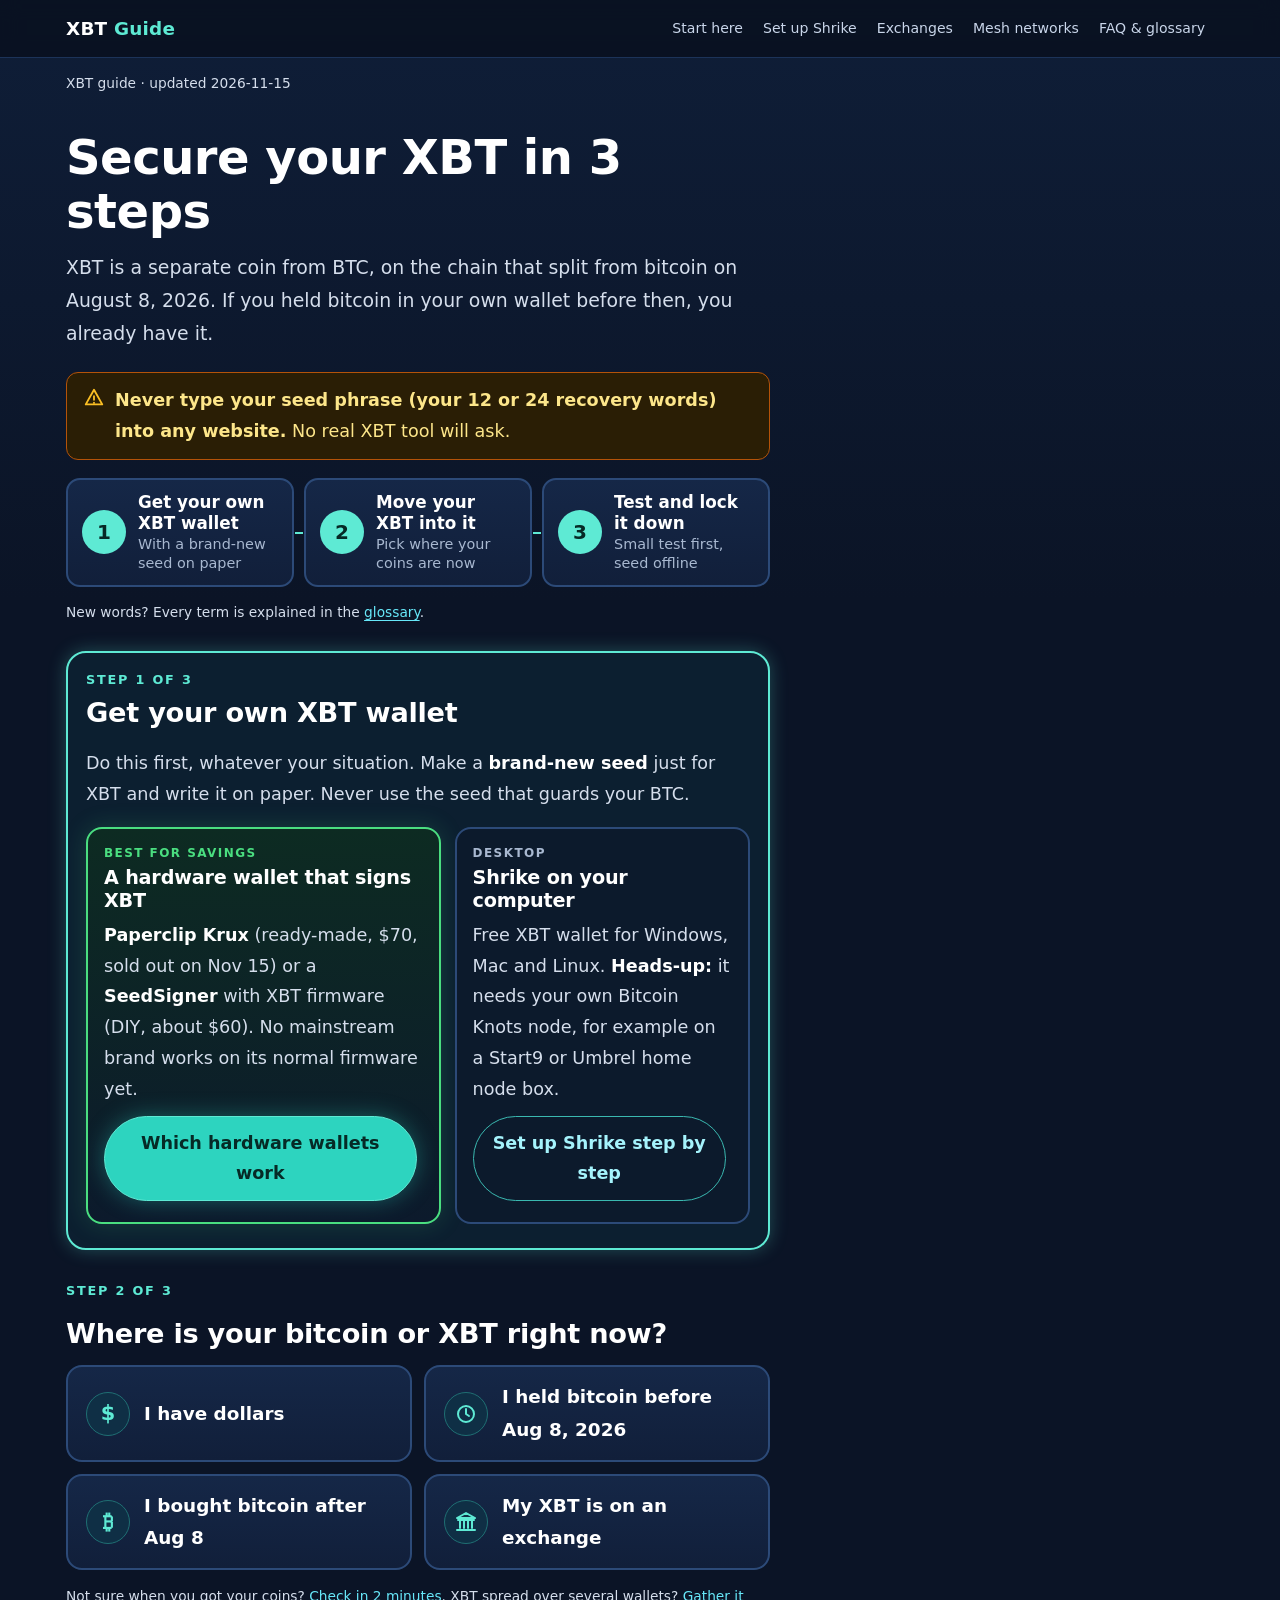
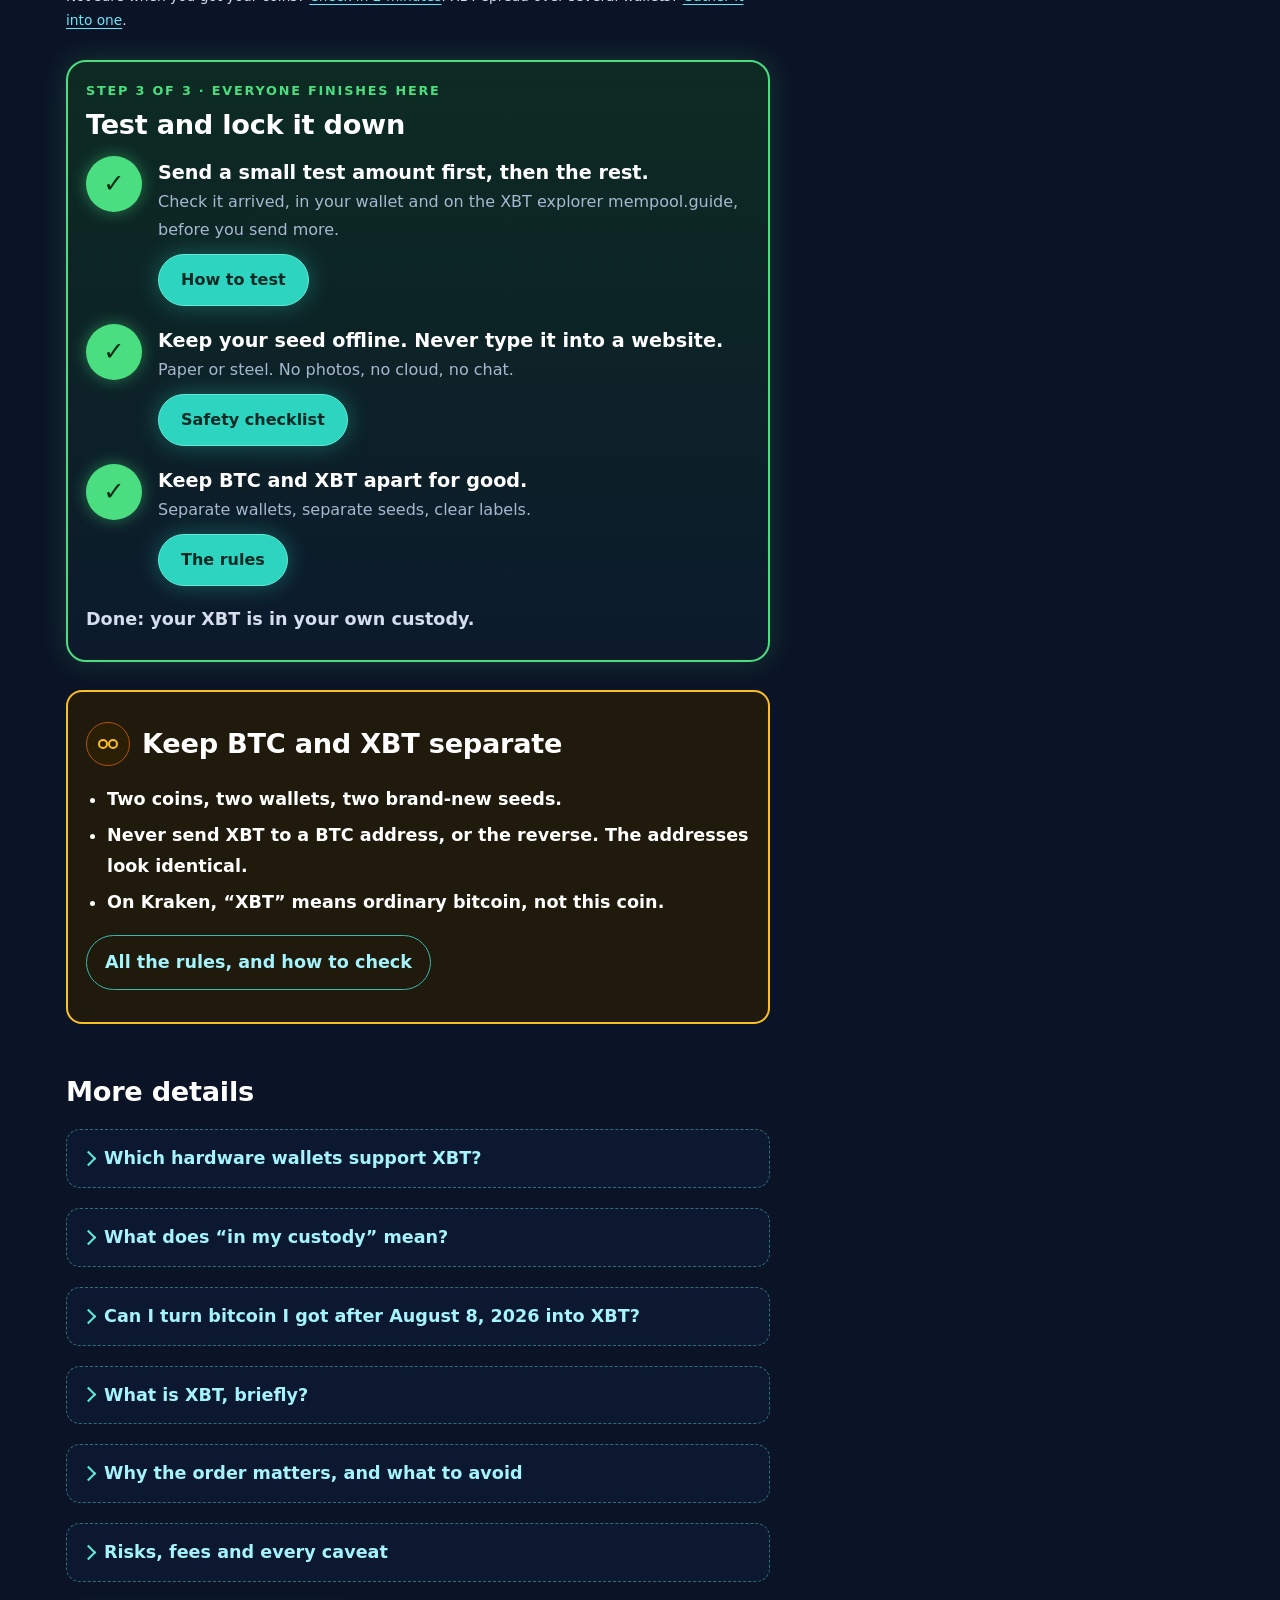
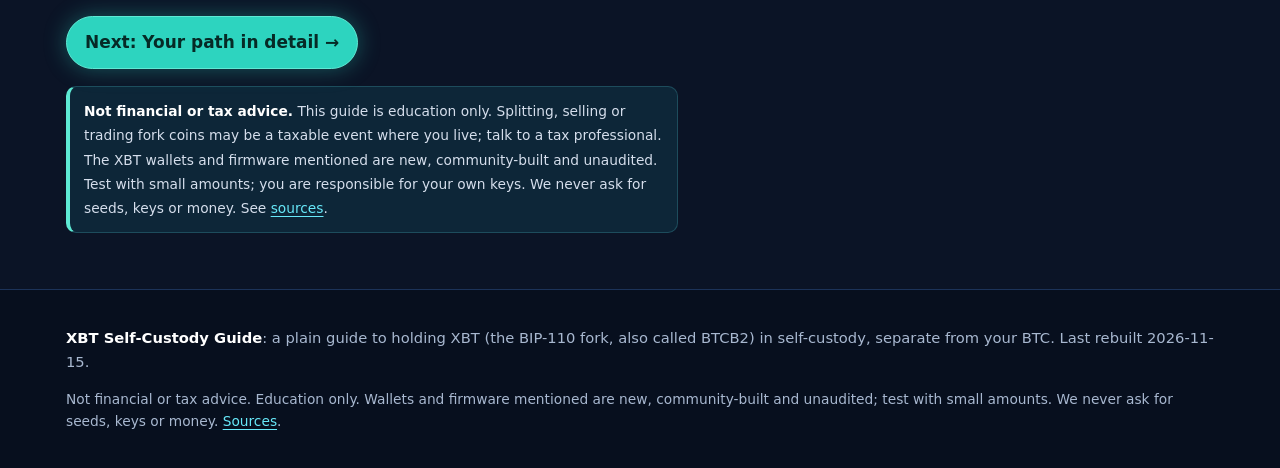
==== commit 8cfaf9ec: "Add guide pages (4/6)" ====
--- a/index.html
+++ b/index.html
@@ -147,6 +147,5 @@
 <footer class="foot"><div class="wrap">
 <p><strong>XBT Self-Custody Guide</strong>: a plain guide to holding XBT (the BIP-110 fork, also called BTCB2) in self-custody, separate from your BTC. Last rebuilt 2026-11-15.</p>
 <p class="small">Not financial or tax advice. Education only. Wallets and firmware mentioned are new, community-built and unaudited; test with small amounts. We never ask for seeds, keys or money. <a href="sources/">Sources</a>.</p>
-<p class="small">Mesh radio gear and prices: <a href="https://meshcompare.com/">meshcompare.com</a></p>
 </div></footer>
 </body></html>
